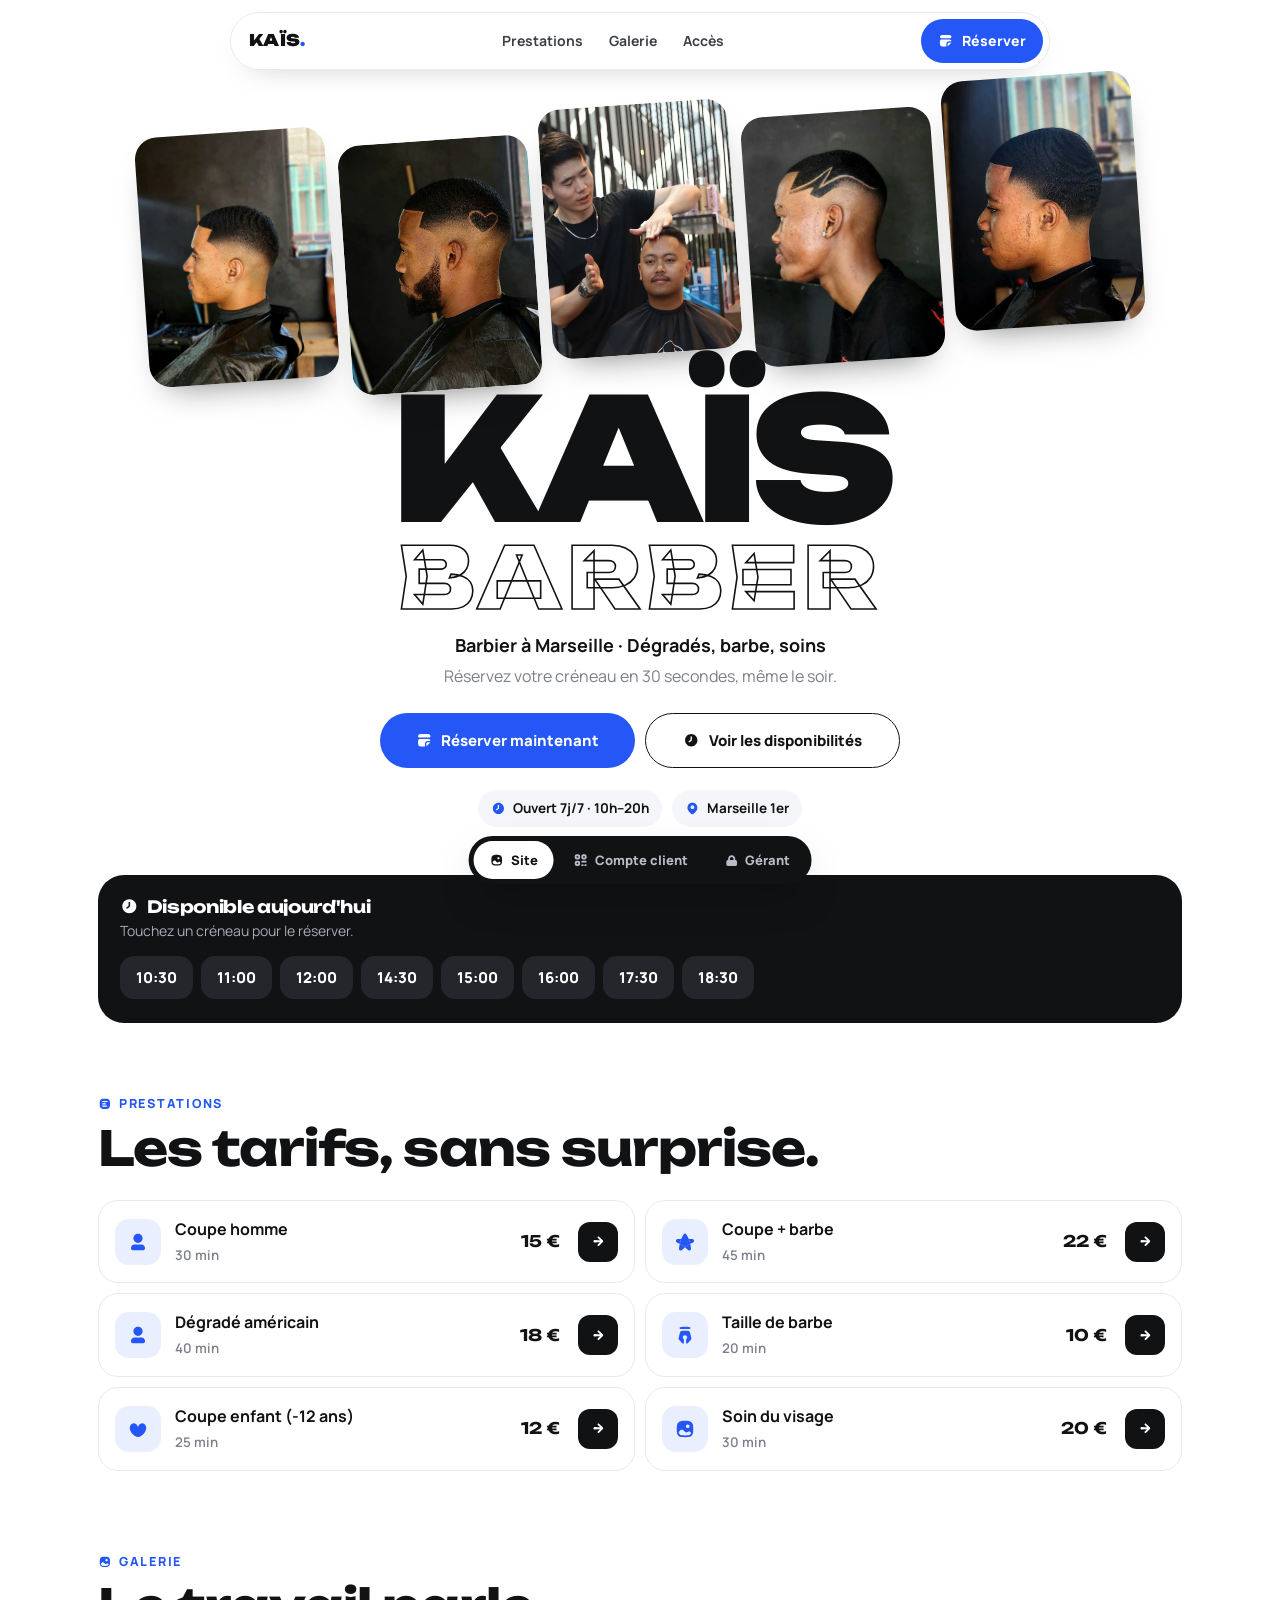
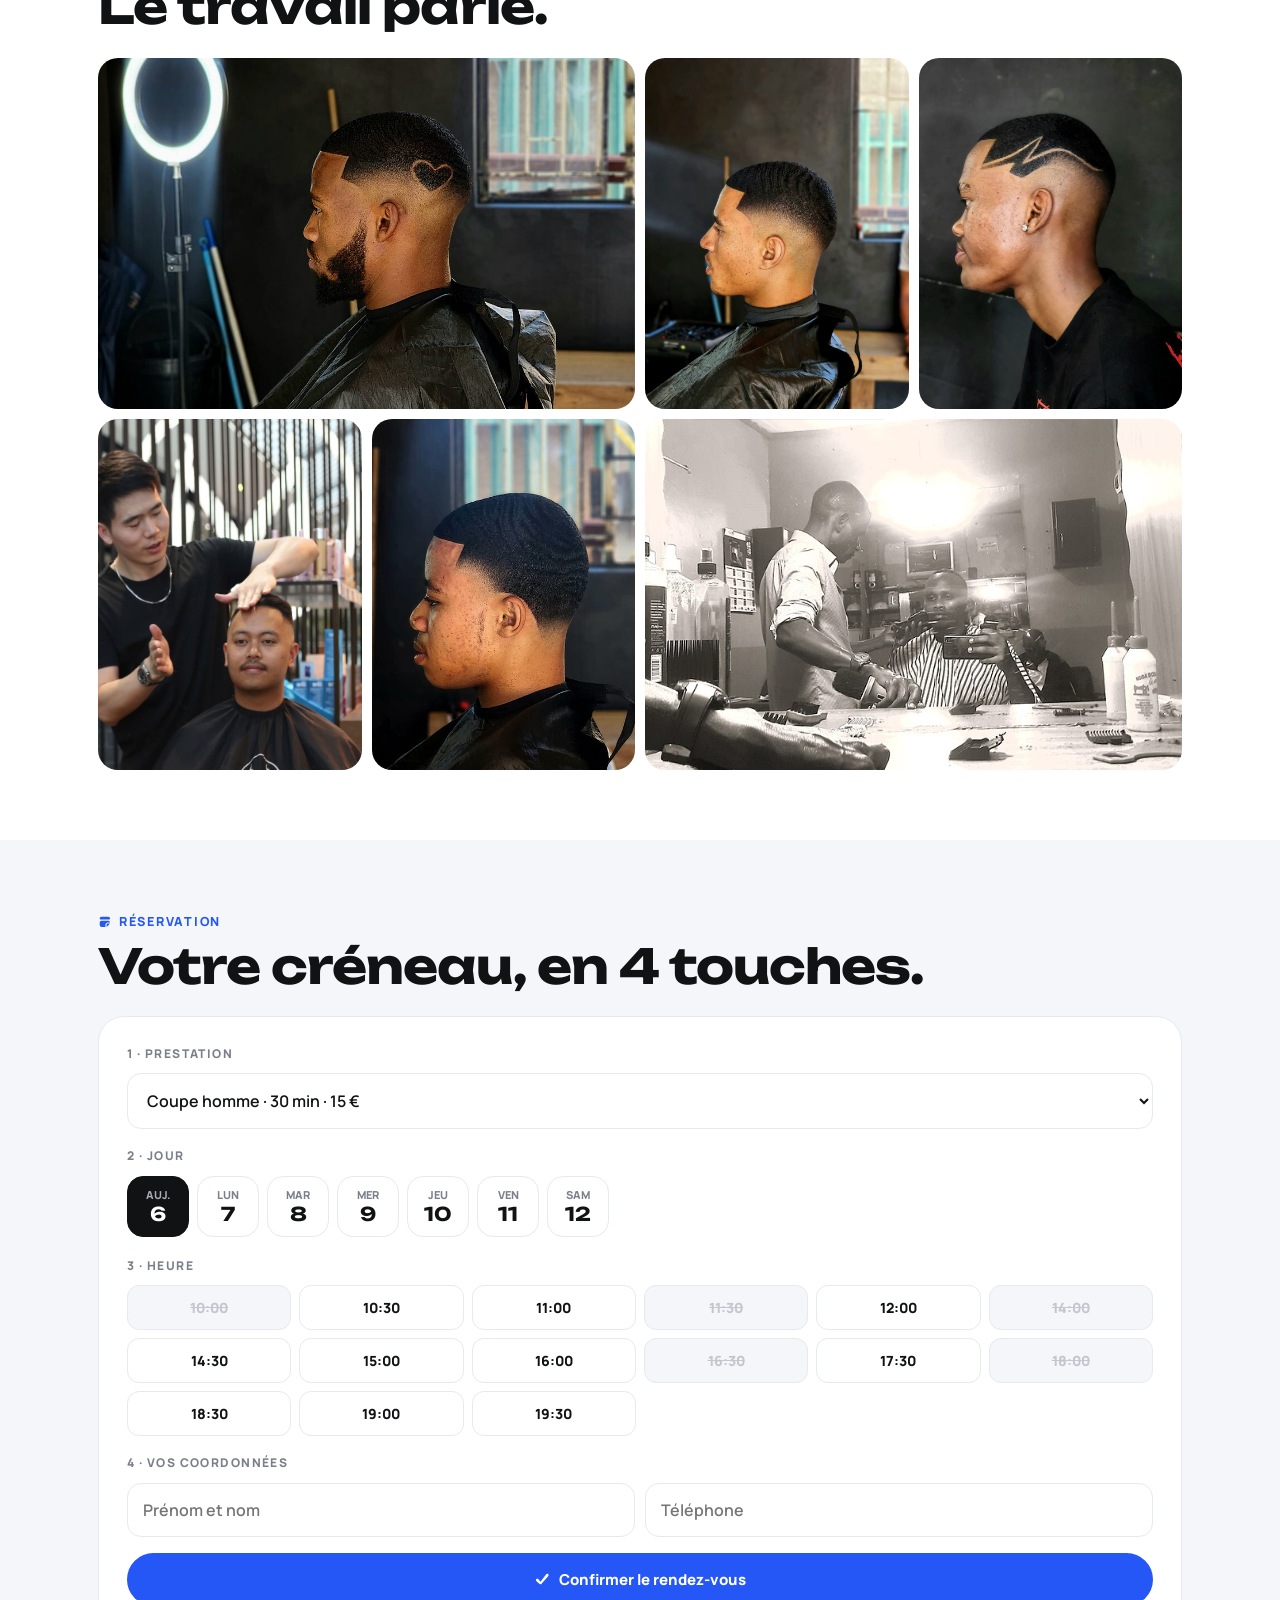
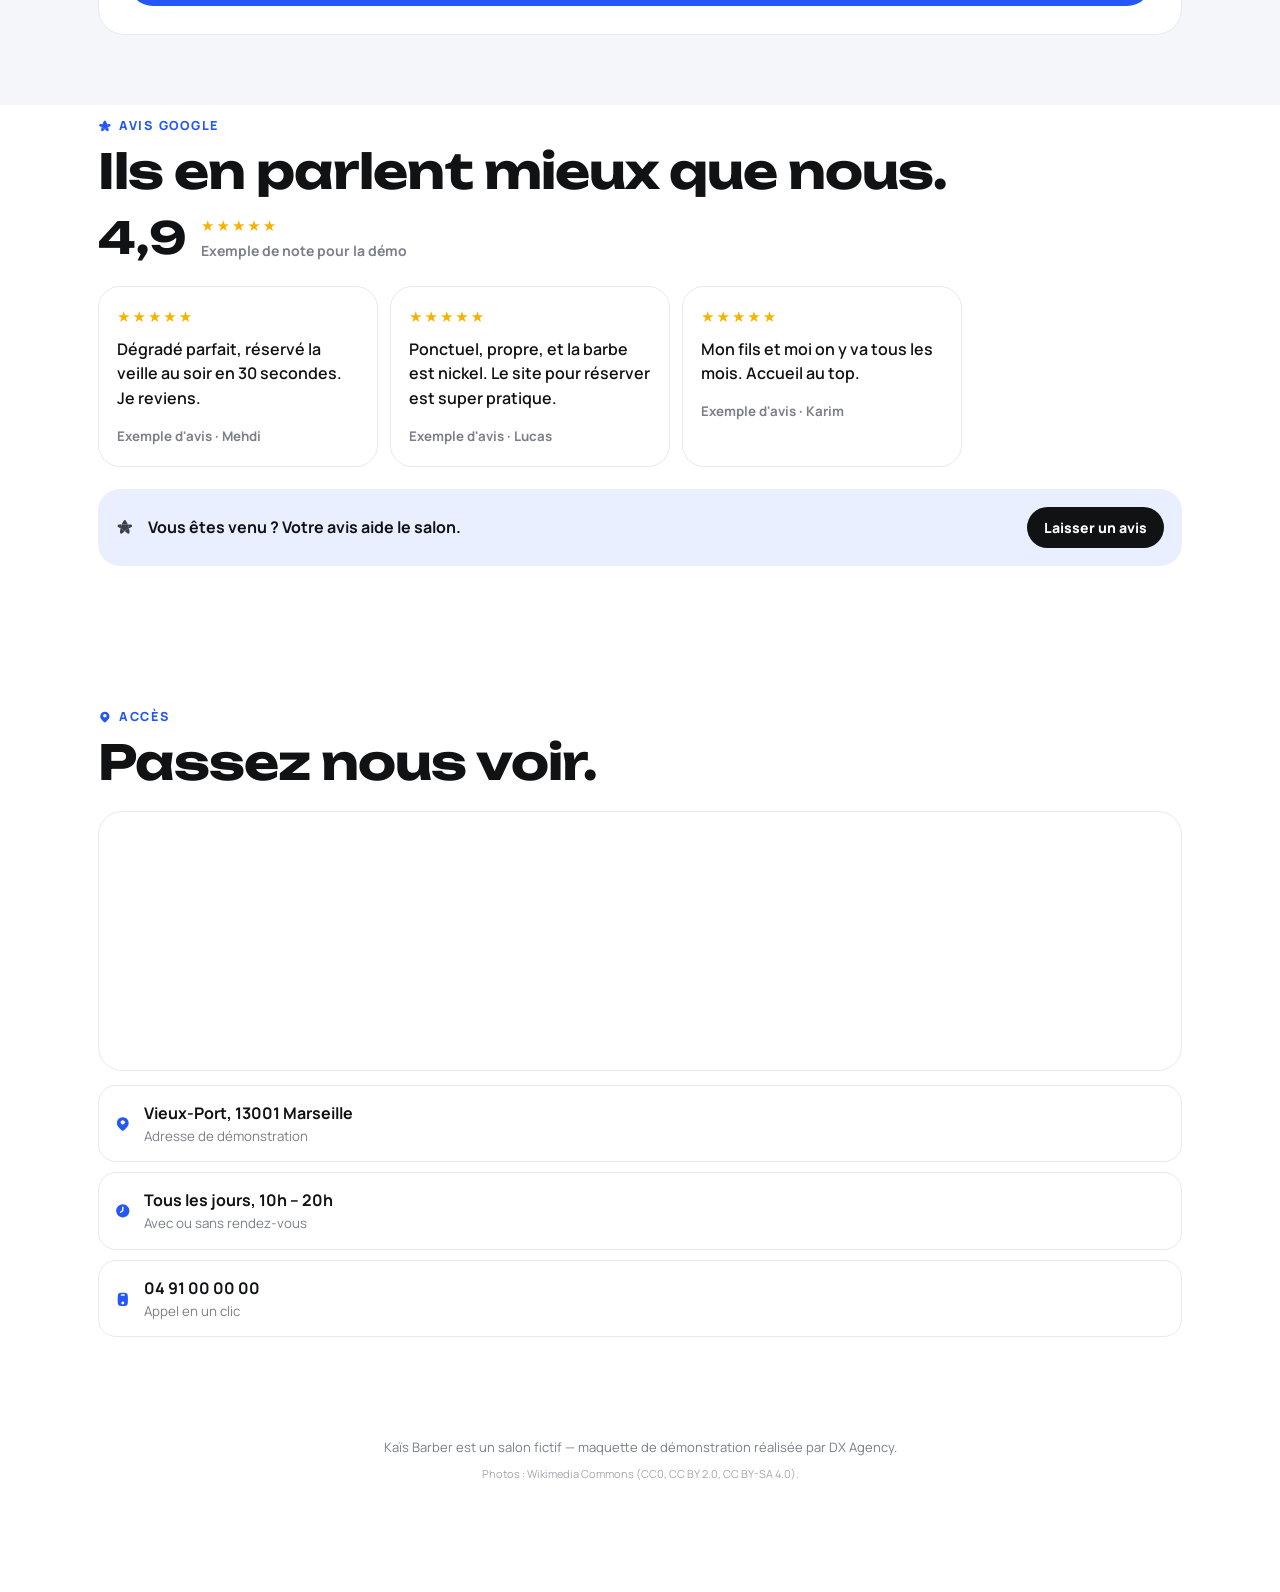
==== demo/barbier/index.html @ ba05af33 "Ajoute les démos barbier et restaurant (non référencées) Co-Authored-By: Claude Opus 5.5 <noreply@an" ====
<!doctype html>
<html lang="fr">
<head>
<meta charset="utf-8">
<meta name="robots" content="noindex, nofollow">
<meta name="viewport" content="width=device-width, initial-scale=1, viewport-fit=cover">
<title>Kaïs Barber — Marseille</title>
<link rel="preconnect" href="https://fonts.googleapis.com">
<link rel="preconnect" href="https://fonts.gstatic.com" crossorigin>
<link href="https://fonts.googleapis.com/css2?family=Unbounded:wght@500;700;900&family=Manrope:wght@400;500;600;700;800&display=swap" rel="stylesheet">
<style>
:root{--ink:#111214;--text:#3D4048;--muted:#7A7F8A;--line:#E8E9EE;--soft:#F5F6F9;--blue:#2457F5;--blue2:#1A43C8;--bluesoft:#E9EFFF;--green:#16A36A}
*{box-sizing:border-box}
html{scroll-behavior:smooth}
body{margin:0;background:#fff;color:var(--text);font:400 16px/1.55 'Manrope',system-ui,sans-serif;overflow-x:hidden;-webkit-tap-highlight-color:transparent}
img{display:block;max-width:100%}
a{color:inherit;text-decoration:none}
h1,h2,h3{font-family:'Unbounded',sans-serif;color:var(--ink);margin:0;letter-spacing:-.02em;line-height:1.05}
.wrap{max-width:1120px;margin:0 auto;padding:0 18px}
.i{width:1.1em;height:1.1em;fill:currentColor;flex:none}
button{font-family:inherit}

/* bascule démo client / gérant */
.demo{position:fixed;left:50%;bottom:16px;transform:translateX(-50%);z-index:60;display:flex;gap:4px;padding:5px;border-radius:999px;background:var(--ink);box-shadow:0 18px 40px -16px rgba(0,0,0,.5)}
.demo button{border:0;background:transparent;color:#B9BCC6;padding:10px 16px;border-radius:999px;font-weight:800;font-size:13px;display:inline-flex;gap:7px;align-items:center;cursor:pointer;white-space:nowrap}
.demo button.on{background:#fff;color:var(--ink)}

/* nav */
.nav{position:fixed;top:12px;left:50%;transform:translateX(-50%);z-index:40;width:calc(100% - 24px);max-width:820px;display:flex;align-items:center;justify-content:space-between;gap:8px;padding:6px 6px 6px 18px;border-radius:999px;background:rgba(255,255,255,.9);backdrop-filter:blur(14px);border:1px solid var(--line);box-shadow:0 12px 30px -20px rgba(17,18,20,.35)}
.brand{font-family:'Unbounded';font-weight:900;font-size:16px;color:var(--ink);letter-spacing:.02em}
.brand span{color:var(--blue)}
.nav .links{display:flex;gap:2px}
.nav .links a{padding:8px 12px;border-radius:999px;font-weight:700;font-size:14px;color:var(--text)}
.nav .links a:hover{background:var(--soft)}
.btn{display:inline-flex;align-items:center;justify-content:center;gap:9px;padding:15px 22px;border-radius:999px;font-weight:800;font-size:15px;border:1.5px solid transparent;cursor:pointer;transition:transform .15s,background .2s}
.btn:active{transform:scale(.97)}
.btn-b{background:var(--blue);color:#fff}.btn-b:hover{background:var(--blue2)}
.btn-k{background:var(--ink);color:#fff}
.btn-o{background:#fff;border-color:var(--ink);color:var(--ink)}
.btn-sm{padding:10px 16px;font-size:14px}

/* hero */
.hero{position:relative;overflow:hidden;padding:104px 0 40px;text-align:center}
.strip{display:flex;gap:12px;justify-content:center;margin:0 -40px 30px;transform:rotate(-4deg)}
.strip div{flex:none;width:150px;height:200px;border-radius:22px;background-size:cover;background-position:center;box-shadow:0 18px 34px -20px rgba(17,18,20,.6)}
.strip div:nth-child(even){transform:translateY(22px)}
.big{font-size:clamp(68px,19vw,170px);font-weight:900;letter-spacing:-.05em;line-height:.88}
.big em{display:block;font-style:normal;font-size:.5em;letter-spacing:.06em;color:transparent;-webkit-text-stroke:1.6px var(--ink);margin-top:6px}
.hero .sub{font-weight:700;color:var(--ink);font-size:18px;margin:18px 0 4px}
.hero .sub2{color:var(--muted);margin:0 0 24px}
.ctas{display:grid;gap:10px;max-width:420px;margin:0 auto}
.facts{display:flex;justify-content:center;gap:10px;flex-wrap:wrap;margin-top:22px}
.fact{display:inline-flex;align-items:center;gap:7px;padding:8px 13px;border-radius:999px;background:var(--soft);font-size:13.5px;font-weight:700;color:var(--ink)}
.fact .i{color:var(--blue)}

/* dispo rapide */
.quick{background:var(--ink);color:#fff;border-radius:26px;padding:22px;margin-top:8px}
.quick h3{color:#fff;font-size:17px;display:flex;align-items:center;gap:8px}
.quick p{color:#A7ABB6;margin:4px 0 14px;font-size:14px}
.chips{display:flex;gap:8px;overflow-x:auto;scrollbar-width:none;padding-bottom:2px}
.chips::-webkit-scrollbar{display:none}
.qs{flex:none;padding:11px 16px;border-radius:14px;background:#24262B;color:#fff;font-weight:800;font-size:15px;border:0;cursor:pointer}
.qs:hover{background:var(--blue)}

section{padding:70px 0}
.kick{display:inline-flex;align-items:center;gap:7px;color:var(--blue);font-weight:800;font-size:12.5px;letter-spacing:.14em;text-transform:uppercase;margin-bottom:10px}
.h2{font-size:clamp(28px,6vw,48px);font-weight:700}

/* prestations */
.services{display:grid;gap:10px;margin-top:26px}
.svc{display:flex;align-items:center;gap:14px;padding:16px;border:1px solid var(--line);border-radius:20px;background:#fff}
.svc .ic{width:46px;height:46px;border-radius:14px;background:var(--bluesoft);color:var(--blue);display:grid;place-items:center;flex:none}
.svc .ic .i{width:22px;height:22px}
.svc .t{flex:1;min-width:0}
.svc b{display:block;color:var(--ink);font-size:16px}
.svc small{color:var(--muted);font-weight:600}
.svc .p{font-family:'Unbounded';font-weight:700;color:var(--ink);font-size:16px;margin-right:4px}
.svc button{border:0;background:var(--ink);color:#fff;width:40px;height:40px;border-radius:12px;display:grid;place-items:center;cursor:pointer;flex:none}

/* galerie */
.gal{display:grid;grid-template-columns:1fr 1fr;gap:10px;margin-top:26px}
.gal div{border-radius:20px;background-size:cover;background-position:center;aspect-ratio:3/4}
.gal div.w{grid-column:1/-1;aspect-ratio:16/8}

/* réservation */
.book{background:var(--soft)}
.card{background:#fff;border:1px solid var(--line);border-radius:26px;padding:20px;margin-top:24px}
.step{font-size:12px;font-weight:800;letter-spacing:.12em;text-transform:uppercase;color:var(--muted);margin:18px 0 10px}
.step:first-child{margin-top:0}
select,input{width:100%;padding:15px;border-radius:14px;border:1px solid var(--line);background:#fff;font:600 16px 'Manrope';color:var(--ink)}
select:focus,input:focus{outline:2px solid var(--blue);border-color:transparent}
.days .d{flex:none;width:62px;padding:10px 0;border-radius:16px;border:1px solid var(--line);background:#fff;text-align:center;cursor:pointer;color:var(--ink)}
.days .d small{display:block;font-size:11px;font-weight:800;color:var(--muted);text-transform:uppercase}
.days .d b{font-size:19px;font-family:'Unbounded'}
.days .d.on{background:var(--ink);border-color:var(--ink);color:#fff}.days .d.on small{color:#A7ABB6}
.slots{display:grid;grid-template-columns:repeat(4,1fr);gap:8px}
.sl{padding:12px 0;border-radius:12px;border:1px solid var(--line);background:#fff;font-weight:800;font-size:14px;color:var(--ink);cursor:pointer}
.sl.on{background:var(--blue);border-color:var(--blue);color:#fff}
.sl:disabled{color:#C3C6CE;text-decoration:line-through;cursor:not-allowed;background:var(--soft)}
.two{display:grid;gap:10px}
.done{display:none;text-align:center;padding:10px 4px}
.done .ok{width:64px;height:64px;border-radius:50%;background:#E5F7EE;color:var(--green);display:grid;place-items:center;margin:4px auto 14px}
.done .ok .i{width:30px;height:30px}
.done h3{font-size:22px}
.done p{margin:8px 0 18px}
.done .two{max-width:380px;margin:0 auto}

/* accès */
.map{border-radius:24px;overflow:hidden;border:1px solid var(--line);margin-top:24px;height:260px}
.map iframe{width:100%;height:100%;border:0;display:block}
.infos{display:grid;gap:10px;margin-top:14px}
.info{display:flex;gap:12px;align-items:center;padding:15px;border:1px solid var(--line);border-radius:18px}
.info .i{color:var(--blue)}
.info b{color:var(--ink)}
.info small{display:block;color:var(--muted)}
footer{padding:30px 0 110px;color:var(--muted);font-size:13px;text-align:center}
.credits{font-size:11px;color:#A3A7B0;margin-top:8px}

/* ---------- vue gérant ---------- */
#admin{display:none;background:var(--soft);min-height:100vh;padding:20px 0 120px}
body.adm #client,body.adm .nav{display:none}
body.adm #admin{display:block}
.ah{display:flex;align-items:center;justify-content:space-between;gap:10px;margin-bottom:16px}
.ah h2{font-size:20px}
.ah small{display:block;color:var(--muted);font-weight:700;font-size:13px;font-family:'Manrope'}
.tagdemo{font-size:11.5px;font-weight:800;color:#8A5A00;background:#FFF4D6;border:1px solid #F5DFA3;border-radius:999px;padding:5px 10px;white-space:nowrap}
.stats{display:grid;grid-template-columns:1fr 1fr;gap:10px}
.stat{background:#fff;border:1px solid var(--line);border-radius:22px;padding:16px}
.stat .lab{display:flex;align-items:center;gap:7px;font-size:12.5px;font-weight:800;color:var(--muted)}
.stat .lab .i{color:var(--blue)}
.stat .num{font-family:'Unbounded';font-weight:900;font-size:38px;color:var(--ink);line-height:1.1;margin-top:8px}
.stat .delta{font-size:12px;font-weight:800;color:var(--green)}
.stat.dark{background:var(--ink);border-color:var(--ink)}
.stat.dark .num{color:#fff}.stat.dark .lab{color:#A7ABB6}.stat.dark .lab .i{color:#7EA0FF}
.stat.wide{grid-column:1/-1}
.bar{height:10px;border-radius:999px;background:#EEF0F4;overflow:hidden;margin-top:10px}
.bar i{display:block;height:100%;background:var(--blue);border-radius:999px}
.panel{background:#fff;border:1px solid var(--line);border-radius:24px;padding:16px;margin-top:12px}
.panel h3{font-size:16px;display:flex;align-items:center;justify-content:space-between;gap:8px;margin-bottom:8px}
.panel h3 span{font-family:'Manrope';font-size:13px;color:var(--muted);font-weight:700}
.rdv{display:flex;align-items:center;gap:12px;padding:12px 4px;border-top:1px solid var(--line)}
.rdv:first-of-type{border-top:0}
.rdv .h{font-family:'Unbounded';font-weight:700;color:var(--ink);width:54px;flex:none}
.rdv .who{flex:1;min-width:0}
.rdv .who b{display:block;color:var(--ink);white-space:nowrap;overflow:hidden;text-overflow:ellipsis}
.rdv .who small{color:var(--muted);font-weight:600}
.rdv .st{font-size:11.5px;font-weight:800;padding:4px 9px;border-radius:999px;background:var(--soft);color:var(--muted);white-space:nowrap}
.rdv.new{background:var(--bluesoft);border-radius:14px;padding:12px 10px;border-top-color:transparent;animation:pop .6s}
.rdv.new .st{background:var(--blue);color:#fff}
@keyframes pop{from{transform:scale(.96);opacity:0}to{transform:none;opacity:1}}
.prow{display:flex;align-items:center;gap:10px;padding:10px 2px;border-top:1px solid var(--line)}
.prow:first-of-type{border-top:0}
.prow b{flex:1;color:var(--ink);font-size:14.5px}
.prow input{width:84px;text-align:right;padding:10px;font-weight:800}
.prow em{font-style:normal;font-weight:800;color:var(--muted)}
.empty{color:var(--muted);font-size:14px;padding:6px 2px}
.toast{position:fixed;left:50%;top:16px;transform:translate(-50%,-140%);z-index:70;background:var(--ink);color:#fff;padding:12px 18px;border-radius:999px;font-weight:800;font-size:14px;display:flex;gap:8px;align-items:center;transition:transform .35s;max-width:calc(100% - 32px)}
.toast.show{transform:translate(-50%,0)}


/* avis */
.reviews{display:flex;gap:12px;overflow-x:auto;scrollbar-width:none;margin:24px -18px 0;padding:0 18px 4px}
.reviews::-webkit-scrollbar{display:none}
.rev{flex:none;width:280px;background:#fff;border:1px solid var(--line);border-radius:22px;padding:18px}
.stars{color:#F5B301;letter-spacing:2px;font-size:15px}
.rev p{margin:8px 0 12px;color:var(--ink);font-weight:600}
.rev small{color:var(--muted);font-weight:700}
.rate{display:flex;align-items:center;gap:14px;margin-top:18px}
.rate b{font-family:'Unbounded';font-size:44px;color:var(--ink);line-height:1}
.rate span{color:var(--muted);font-weight:700;font-size:14px}
.leave{margin-top:18px;background:var(--bluesoft);border-radius:22px;padding:18px;display:flex;gap:14px;align-items:center}
.leave p{margin:0;flex:1;color:var(--ink);font-weight:700}
/* compte client */
#compte{display:none;background:var(--soft);min-height:100vh;padding:20px 0 120px}
body.cpt #client,body.cpt .nav,body.cpt #admin{display:none}
body.cpt #compte{display:block}
.qrcard{background:var(--ink);color:#fff;border-radius:26px;padding:22px;text-align:center}
.qrcard h3{color:#fff;font-size:18px}
.qrcard p{color:#A7ABB6;margin:4px 0 16px;font-size:14px}
.qrimg{display:inline-block;padding:12px;background:#fff;border-radius:18px}.qrimg img{display:block;width:190px;height:190px}
.qrimg i{width:13px;height:13px;border-radius:2px;background:var(--ink)}
.qrimg i.w{background:transparent}
.lvl{display:flex;gap:6px;margin:12px 0 6px}
.lvl i{flex:1;height:12px;border-radius:999px;background:#E3E6EE}
.lvl i.f{background:var(--blue)}
.badge{display:inline-flex;align-items:center;gap:6px;font-size:12px;font-weight:800;padding:5px 10px;border-radius:999px;background:#FFF4D6;color:#8A5A00}
.scan{width:100%;margin-top:12px}

@media (min-width:760px){
  .ctas{grid-template-columns:1fr 1fr;max-width:520px}
  .strip div{width:190px;height:250px}
  .services{grid-template-columns:1fr 1fr}
  .gal{grid-template-columns:repeat(4,1fr)}.gal div.w{grid-column:span 2;aspect-ratio:auto}
  .two{grid-template-columns:1fr 1fr}
  .stats{grid-template-columns:repeat(4,1fr)}.stat.wide{grid-column:span 2}
  .apanels{display:grid;grid-template-columns:1.2fr 1fr;gap:12px}
  .card{padding:28px}
  .slots{grid-template-columns:repeat(6,1fr)}
}
@media (max-width:759px){.nav .links{display:none}}
</style>
</head>
<body>
<!-- Icônes Papicons (MIT) -->
<svg width="0" height="0" style="position:absolute" aria-hidden="true"><symbol id="i-arrow-right" viewBox="0 0 24 24"><path d="M13.1963 4.43934C12.6105 3.85356 11.661 3.85355 11.0752 4.43934C10.4895 5.02513 10.4894 5.97468 11.0752 6.56043L14.9541 10.4384C12.1391 10.3004 9.32373 10.1634 6.50878 10.0253C6.33925 10.017 6.16952 10.0082 5.99999 9.99988C5.46956 9.9735 4.96003 10.1615 4.58495 10.537C4.21012 10.9116 4 11.4433 3.99999 11.9999C4.00004 12.5564 4.21016 13.0882 4.58495 13.4628C4.96 13.8382 5.46965 14.0263 5.99999 13.9999C6.16953 13.9916 6.33924 13.9828 6.50878 13.9745C9.22839 13.8411 11.9483 13.7074 14.668 13.5741L11.0752 17.1669C10.4895 17.7526 10.4896 18.7022 11.0752 19.288C11.661 19.8738 12.6105 19.8738 13.1963 19.288L19.5605 12.9247C20.1463 12.3389 20.1463 11.3884 19.5605 10.8026L13.1963 4.43934Z" fill="currentColor"/></symbol><symbol id="i-calendar" viewBox="0 0 24 24"><path d="M3 6.125C3 4.39911 4.39911 3 6.125 3H17.875C19.6009 3 21 4.39911 21 6.125C21 7.16053 20.1605 8 19.125 8H4.875C3.83947 8 3 7.16053 3 6.125Z" fill="currentColor"/>
<path d="M18.1738 10.0049C19.6939 10.0931 20.9069 11.3061 20.9951 12.8262C20.9979 12.8742 20.9965 12.9274 20.9971 13H17C14.7909 13 13 14.7909 13 17V20.9893C12.6268 20.9985 12.1964 21 11.6865 21H9.28613C7.15368 21 6.08721 20.9996 5.26465 20.6035C4.44822 20.2103 3.78966 19.5518 3.39648 18.7354C3.00036 17.9128 3 16.8463 3 14.7139C3 13.1148 2.99981 12.3151 3.29688 11.6982C3.59175 11.0859 4.08592 10.5918 4.69824 10.2969C5.31511 9.99981 6.1148 10 7.71387 10H17.7793C17.9843 10 18.0872 9.99986 18.1738 10.0049Z" fill="currentColor"/>
<path d="M17 15H20.6396C20.4588 15.3973 20.2137 15.7662 19.9092 16.0889C19.8695 16.1309 19.8269 16.1731 19.7422 16.2578L17.3428 18.6572C16.2546 19.7454 15.677 20.318 15 20.6357V17C15 15.9643 15.7872 15.113 16.7959 15.0107L17 15Z" fill="currentColor"/></symbol><symbol id="i-check" viewBox="0 0 24 24"><path d="M18.9531 3.99225C19.48 3.9335 20.0214 4.09638 20.4492 4.43854C20.8769 4.78081 21.1545 5.27298 21.2129 5.79987C21.2716 6.32695 21.1064 6.84596 20.7617 7.24908C20.5953 7.44382 20.4282 7.63931 20.2617 7.83405C17.2647 11.3402 14.2675 14.8465 11.2705 18.3526C11.1041 18.5473 10.937 18.7428 10.7705 18.9376C10.52 19.23 10.1569 19.4123 9.76758 19.4493C9.50945 19.4735 9.25416 19.4313 9.02344 19.3311C8.84537 19.272 8.67957 19.1816 8.53906 19.0606C8.45329 18.9866 8.36702 18.9129 8.28125 18.8389C6.73535 17.5051 5.18946 16.1708 3.64356 14.837C3.55775 14.7629 3.47155 14.6884 3.38574 14.6143C2.98278 14.2673 2.74666 13.7828 2.74707 13.252C2.7467 12.7223 2.98292 12.1892 3.38574 11.7862C3.78869 11.3833 4.32181 11.1482 4.85156 11.1485C5.38243 11.148 5.86681 11.3832 6.21387 11.7862C6.28792 11.872 6.36247 11.9582 6.43652 12.044C7.4622 13.2328 8.48806 14.4216 9.51367 15.6104C12.0681 12.1955 14.6234 8.78117 17.1777 5.36627C17.3311 5.16129 17.4844 4.95602 17.6377 4.75104C17.9553 4.32607 18.426 4.05079 18.9531 3.99225Z" fill="currentColor"/></symbol><symbol id="i-clock" viewBox="0 0 24 24"><path fill-rule="evenodd" clip-rule="evenodd" d="M12 3.00046C16.9706 3.00046 21 7.02989 21 12.0005C20.9998 16.9708 16.9704 21.0005 12 21.0005C7.02959 21.0005 3.00024 16.9708 3 12.0005C3 7.02989 7.02944 3.00046 12 3.00046ZM12 6.00046C11.4477 6.00046 11 6.44817 11 7.00046V10.9301C10.9998 11.2643 10.8327 11.5768 10.5547 11.7622L8.44531 13.1684C7.98595 13.4748 7.86166 14.0957 8.16797 14.5551C8.47435 15.0143 9.09528 15.1386 9.55469 14.8325L11.6641 13.4262C12.4985 12.8699 12.9998 11.933 13 10.9301V7.00046C13 6.44817 12.5523 6.00046 12 6.00046Z" fill="currentColor"/></symbol><symbol id="i-gallery" viewBox="0 0 24 24"><path d="M12 3C13.4831 3 14.7481 3.0725 15.8047 3.17871C18.5277 3.45247 20.5475 5.47227 20.8213 8.19531C20.9275 9.25193 21 10.5169 21 12C21 13.4831 20.9275 14.7481 20.8213 15.8047C20.5475 18.5277 18.5277 20.5475 15.8047 20.8213C14.7481 20.9275 13.4831 21 12 21C10.5169 21 9.25193 20.9275 8.19531 20.8213C5.47227 20.5475 3.45247 18.5277 3.17871 15.8047C3.0725 14.7481 3 13.4831 3 12C3 10.5169 3.0725 9.25193 3.17871 8.19531C3.45247 5.47227 5.47227 3.45247 8.19531 3.17871C9.25193 3.0725 10.5169 3 12 3ZM9.8418 13.2119C9.08036 12.5238 7.92071 12.524 7.15918 13.2119L5.53125 14.6826C5.27221 14.9166 5.13402 15.2581 5.16895 15.6055C5.34769 17.3819 6.61813 18.6523 8.39453 18.8311C9.38346 18.9305 10.5822 19 12 19C13.4178 19 14.6165 18.9305 15.6055 18.8311C16.8224 18.7086 17.7998 18.0733 18.3525 17.1143C18.7085 16.4966 18.434 15.7477 17.9053 15.2695L17.8418 15.2119C17.0804 14.5238 15.9207 14.524 15.1592 15.2119L14.9473 15.4033C14.1857 16.091 13.0269 16.0904 12.2656 15.4023L9.8418 13.2119ZM15 7C13.8956 7.00022 13 7.89557 13 9C13 10.1044 13.8956 10.9998 15 11C16.1044 10.9998 17 10.1044 17 9C17 7.89558 16.1044 7.00024 15 7Z" fill="currentColor"/></symbol><symbol id="i-heart" viewBox="0 0 24 24"><path d="M4.68373 15.8572C2.40265 12.2774 2.76209 10.005 3.8686 7.96229C5.35549 5.21814 9.8925 4.64373 11.7907 9.38167C11.8626 9.56122 12.1373 9.56122 12.2093 9.38167C14.1075 4.64373 18.6445 5.21814 20.1314 7.96229C21.2379 10.005 21.5973 12.2774 19.3163 15.8572C18.4463 17.2225 16.8057 18.6142 15.2982 19.713C13.3231 21.1527 10.6769 21.1527 8.70175 19.713C7.1943 18.6142 5.55374 17.2225 4.68373 15.8572Z" fill="currentColor"/></symbol><symbol id="i-list" viewBox="0 0 24 24"><path d="M12 3C13.483 3.00001 14.7481 3.07251 15.8047 3.17871C18.5276 3.45246 20.5473 5.47153 20.8213 8.19434C20.9275 9.25103 21 10.5167 21 12C21 13.483 20.9275 14.7481 20.8213 15.8047C20.5475 18.5277 18.5277 20.5475 15.8047 20.8213C14.7481 20.9275 13.483 21 12 21C10.5168 21 9.251 20.9275 8.19434 20.8213C5.47156 20.5473 3.45246 18.5276 3.17871 15.8047C3.0725 14.7481 3 13.483 3 12C3 10.5167 3.07248 9.25103 3.17871 8.19434C3.45264 5.4717 5.47172 3.45267 8.19434 3.17871C9.251 3.07248 10.5168 3.00001 12 3ZM11.5 15C10.1892 15 9.21877 15.0253 8.5625 15.0518C7.86067 15.0801 7 15.2977 7 16C7 16.7023 7.86067 16.9199 8.5625 16.9482C9.21877 16.9747 10.1892 17 11.5 17C12.8108 17 13.7812 16.9747 14.4375 16.9482C15.1393 16.9199 16 16.7023 16 16C16 15.2977 15.1393 15.0801 14.4375 15.0518C13.7812 15.0253 12.8108 15 11.5 15ZM10.5 11C9.59007 11 8.89128 11.0199 8.38867 11.043C7.73172 11.0732 7 11.3424 7 12C7 12.6576 7.73172 12.9268 8.38867 12.957C8.89128 12.9801 9.59007 13 10.5 13C11.4099 13 12.1087 12.9801 12.6113 12.957C13.2683 12.9268 14 12.6576 14 12C14 11.3424 13.2683 11.0732 12.6113 11.043C12.1087 11.0199 11.4099 11 10.5 11ZM12 7C10.4872 7 9.38276 7.02718 8.65332 7.05469C7.92733 7.08208 7 7.27351 7 8C7 8.72649 7.92733 8.91792 8.65332 8.94531C9.38276 8.97282 10.4872 9 12 9C13.5128 9 14.6172 8.97282 15.3467 8.94531C16.0727 8.91792 17 8.72649 17 8C17 7.27351 16.0727 7.08208 15.3467 7.05469C14.6172 7.02718 13.5128 7 12 7Z" fill="currentColor"/></symbol><symbol id="i-lock" viewBox="0 0 24 24"><path fill-rule="evenodd" clip-rule="evenodd" d="M12.3242 3.86597C15.6401 4.03712 17.8282 6.8295 17.96 10.2146C17.9802 10.7348 17.9905 11.2945 17.9951 11.8943C18.6507 11.9382 19.1124 12.0357 19.5 12.2595C19.9559 12.5228 20.3344 12.9013 20.5977 13.3572C20.9996 14.0533 21 14.9879 21 16.8572C21 18.7264 20.9996 19.661 20.5977 20.3572C20.3344 20.8131 19.9559 21.1916 19.5 21.4548C18.8038 21.8568 17.8692 21.8572 16 21.8572H8C6.13077 21.8572 5.19615 21.8568 4.5 21.4548C4.04408 21.1916 3.66561 20.8131 3.40234 20.3572C3.00042 19.661 3 18.7264 3 16.8572C3 14.9879 3.00042 14.0533 3.40234 13.3572C3.66561 12.9013 4.04408 12.5228 4.5 12.2595C4.88741 12.0358 5.34881 11.9383 6.00391 11.8943C6.00568 11.6703 6.00663 11.4519 6.01074 11.239L6.04004 10.2146C6.17609 6.72035 8.5031 3.85718 12 3.85718L12.3242 3.86597ZM12 6.85718C10.5026 6.85718 9.12777 8.02866 9.03809 10.3308C9.01972 10.8024 9.00974 11.311 9.00488 11.8572H14.9951C14.9903 11.311 14.9803 10.8024 14.9619 10.3308C14.8722 8.02866 13.4974 6.85718 12 6.85718Z" fill="currentColor"/></symbol><symbol id="i-map-pin" viewBox="0 0 24 24"><path fill-rule="evenodd" clip-rule="evenodd" d="M12 3C16.4182 3 19.9999 5.99992 20 11.3887C20 15.5477 15.2346 19.6077 13.0596 21.2441C12.4257 21.7209 11.5743 21.7209 10.9404 21.2441C8.76543 19.6077 4 15.5477 4 11.3887C4.0001 5.99992 7.58178 3 12 3ZM12 7C10.3431 7 9 8.34315 9 10C9 11.6569 10.3431 13 12 13C13.6569 13 15 11.6569 15 10C15 8.34315 13.6569 7 12 7Z" fill="currentColor"/></symbol><symbol id="i-pen" viewBox="0 0 24 24"><path d="M12 5.42858C13.8278 5.42858 15.1586 5.45018 16.0338 5.47186C16.8865 5.49298 18 5.32502 18 4.47205C18 4.31594 17.9684 4.17836 17.919 4.05863C17.697 3.52049 17.045 3.36906 16.4669 3.30076C15.627 3.20154 14.1608 3.08075 12 3.08075C9.83921 3.08075 8.37298 3.20154 7.5331 3.30076C6.95497 3.36906 6.30302 3.52049 6.08097 4.05863C6.03157 4.17836 6 4.31594 6 4.47205C6 5.32502 7.11353 5.49298 7.96623 5.47186C8.84135 5.45018 10.1722 5.42858 12 5.42858Z" fill="currentColor"/>
<path d="M12 7.42857C14.5892 7.42857 15.8838 7.42873 16.4725 7.78436C16.665 7.90068 16.7339 7.9537 16.8948 8.10831C17.3868 8.58096 17.5762 9.53652 17.9554 11.1197L18.6656 14.0819C18.951 15.2733 19.0929 15.8691 18.9334 16.4337C18.7739 16.9984 18.3377 17.4429 17.4646 18.3308L15.5074 20.32C15.4644 20.3638 15.422 20.4069 15.3801 20.4495C14.5946 21.2479 14.2018 21.6472 13.7049 21.4437C13.2081 21.2403 13.2081 20.6551 13.2081 19.4848V16.5894C13.9293 16.1867 14.4161 15.4373 14.4161 14.5763C14.4161 13.2908 13.3343 12.2484 12 12.2484C10.6657 12.2484 9.58395 13.2907 9.58386 14.5763C9.58386 15.4374 10.0706 16.1867 10.7919 16.5894V19.4848C10.7919 20.6558 10.7919 21.2413 10.2951 21.4448C9.79824 21.6482 9.40528 21.2489 8.61938 20.4501C8.57727 20.4073 8.53462 20.364 8.49141 20.32L6.53537 18.3308C5.66229 17.4429 5.22612 16.9984 5.06657 16.4337C4.90709 15.8691 5.04901 15.2733 5.33438 14.0819L6.04459 11.1197C6.42377 9.53653 6.61322 8.58096 7.10519 8.10831C7.26608 7.95375 7.33502 7.90066 7.52754 7.78436C8.11627 7.42878 9.41092 7.42857 12 7.42857Z" fill="currentColor"/></symbol><symbol id="i-phone" viewBox="0 0 24 24"><path fill-rule="evenodd" clip-rule="evenodd" d="M12 3.85718C13.8198 3.85718 15.2175 4.03788 16.2227 4.24585C17.5361 4.51762 18.4372 5.58326 18.6279 6.91089C18.8166 8.2241 19 10.1871 19 12.8572C19 15.5272 18.8166 17.4903 18.6279 18.8035C18.4372 20.1311 17.5361 21.1967 16.2227 21.4685C15.2175 21.6765 13.8198 21.8572 12 21.8572C10.1802 21.8572 8.78255 21.6765 7.77734 21.4685C6.46392 21.1967 5.56278 20.1311 5.37207 18.8035C5.18344 17.4903 5 15.5272 5 12.8572C5 10.1871 5.18344 8.22409 5.37207 6.91089C5.56278 5.58326 6.46392 4.51762 7.77734 4.24585C8.78255 4.03788 10.1802 3.85718 12 3.85718ZM12 15.8572C10.8956 15.8574 10 16.7527 10 17.8572C10 18.9616 10.8956 19.857 12 19.8572C13.1044 19.8569 14 18.9616 14 17.8572C14 16.7528 13.1044 15.8574 12 15.8572ZM12 5.85718C11.2869 5.85718 10.725 5.87374 10.3047 5.89429C9.66842 5.92541 9 6.22015 9 6.85718C9 7.49421 9.66842 7.78895 10.3047 7.82007C10.725 7.84061 11.2869 7.85718 12 7.85718C12.7131 7.85718 13.275 7.84061 13.6953 7.82007C14.3316 7.78895 15 7.49421 15 6.85718C15 6.22015 14.3316 5.92541 13.6953 5.89429C13.275 5.87374 12.7131 5.85718 12 5.85718Z" fill="currentColor"/></symbol><symbol id="i-star" viewBox="0 0 24 24"><path d="M7.82032 8.83999L6.25654 14.0434L12 17.68L17.7435 14.0434L16.1797 8.83999H7.82032Z" fill="currentColor"/>
<path d="M12 17.68C14.7225 20.2309 16.0837 21.5063 17.0809 21.3186C17.4986 21.2399 17.8805 21.0302 18.171 20.7198C18.8643 19.979 18.5182 18.146 17.8259 14.48L17.7435 14.0434L12 17.68Z" fill="currentColor"/>
<path d="M16.1797 8.83999L17.7435 14.0434C20.0495 12.9774 21.2026 12.4444 21.5049 12.0426C22.2419 11.0633 21.9327 9.65753 20.8528 9.07784C20.4098 8.83999 19.1395 8.83999 16.599 8.83999H16.1797Z" fill="currentColor"/>
<path d="M7.82032 8.83999H16.1797L15.6162 7.64815C14.0498 4.33535 13.2667 2.67896 12 2.67896C10.7333 2.67896 9.95018 4.33535 8.38384 7.64815L7.82032 8.83999Z" fill="currentColor"/>
<path d="M6.1741 14.48C5.48181 18.146 5.13567 19.979 5.829 20.7198C6.11951 21.0302 6.50136 21.2399 6.91915 21.3186C7.91626 21.5063 9.27751 20.2309 12 17.68L6.25654 14.0434L6.1741 14.48Z" fill="currentColor"/>
<path d="M6.25654 14.0434L7.82032 8.83999H7.40101C4.86049 8.83999 3.59024 8.83999 3.14716 9.07784C2.0673 9.65753 1.7581 11.0633 2.49508 12.0426C2.79746 12.4444 3.95049 12.9774 6.25654 14.0434Z" fill="currentColor"/></symbol><symbol id="i-tasks" viewBox="0 0 24 24"><path fill-rule="evenodd" clip-rule="evenodd" d="M12.0002 3.00012C13.4833 3.00013 14.7483 3.07262 15.8049 3.17883C18.5278 3.45259 20.5476 5.47159 20.8215 8.19446C20.9277 9.25118 21.0002 10.5168 21.0002 12.0001C21.0002 13.4832 20.9277 14.7482 20.8215 15.8048C20.5477 18.5279 18.5279 20.5476 15.8049 20.8214C14.7483 20.9276 13.4833 21.0001 12.0002 21.0001C10.5169 21.0001 9.25124 20.9277 8.19452 20.8214C5.47162 20.5475 3.45265 18.5278 3.17889 15.8048C3.07268 14.7482 3.00019 13.4832 3.00018 12.0001C3.00018 10.5168 3.07266 9.25118 3.17889 8.19446C3.4528 5.47171 5.47175 3.4527 8.19452 3.17883C9.25124 3.07259 10.5169 3.00012 12.0002 3.00012ZM17.6291 7.22278C17.1997 6.87551 16.5702 6.94195 16.2228 7.37122L10.4504 14.507L8.23651 12.2931L8.16034 12.2247C7.76757 11.9044 7.18856 11.927 6.82245 12.2931C6.43195 12.6836 6.43193 13.3166 6.82245 13.7072L9.03632 15.921C9.87617 16.7608 11.2591 16.6882 12.006 15.7648L17.7775 8.62903C18.1248 8.19971 18.0583 7.57014 17.6291 7.22278Z" fill="currentColor"/></symbol><symbol id="i-user" viewBox="0 0 24 24"><path d="M17 8C17 10.7614 14.7614 13 12 13C9.23858 13 7 10.7614 7 8C7 5.23858 9.23858 3 12 3C14.7614 3 17 5.23858 17 8Z" fill="currentColor"/>
<path d="M4.34542 18.5821C4.39658 18.224 4.42215 18.0449 4.43934 17.9545C4.8491 15.7994 6.4989 14.5405 8.68577 14.7142C8.77748 14.7215 9.03624 14.7541 9.55376 14.8193C10.4048 14.9265 11.2587 15 12 15C12.7413 15 13.5952 14.9265 14.4462 14.8193C14.9638 14.7541 15.2225 14.7215 15.3142 14.7142C17.5011 14.5405 19.1509 15.7994 19.5607 17.9545C19.5778 18.0449 19.6034 18.224 19.6546 18.5821C19.6722 18.7056 19.681 18.7673 19.6857 18.8178C19.7892 19.9495 18.9302 20.9399 17.7953 20.9974C17.7447 21 17.6823 21 17.5575 21H6.4425C6.31772 21 6.25533 21 6.2047 20.9974C5.06979 20.9399 4.21082 19.9495 4.31433 18.8178C4.31895 18.7673 4.32777 18.7056 4.34542 18.5821Z" fill="currentColor"/></symbol><symbol id="i-qr-code" viewBox="0 0 24 24"><path fill-rule="evenodd" clip-rule="evenodd" d="M6.5 13C6.8773 13 7.22638 13.0091 7.54785 13.0254C9.46115 13.1221 10.8779 14.5389 10.9746 16.4521C10.9909 16.7736 11 17.1227 11 17.5C11 17.8773 10.9909 18.2264 10.9746 18.5479C10.8779 20.4611 9.46115 21.8779 7.54785 21.9746C7.22638 21.9909 6.8773 22 6.5 22C6.1227 22 5.77362 21.9909 5.45215 21.9746C3.53885 21.8779 2.12206 20.4612 2.02539 18.5479C2.00915 18.2264 2 17.8773 2 17.5C2 17.1227 2.00915 16.7736 2.02539 16.4521C2.12206 14.5388 3.53885 13.1221 5.45215 13.0254C5.77362 13.0091 6.1227 13 6.5 13ZM6.43652 16C5.61552 16.007 5.00702 16.6155 5 17.4365V17.5635C5.00702 18.3845 5.61552 18.993 6.43652 19H6.56348C7.38448 18.993 7.99298 18.3845 8 17.5635V17.4365C7.99298 16.6155 7.38448 16.007 6.56348 16H6.43652Z" fill="currentColor"/>
<path d="M15.4287 19.0068C16.2992 19.037 17 19.6289 17 20.5C17 21.3711 16.2992 21.963 15.4287 21.9932C15.2962 21.9977 15.1533 22 15 22C14.8467 22 14.7038 21.9977 14.5713 21.9932C13.7008 21.963 13 21.3711 13 20.5C13 19.6289 13.7008 19.037 14.5713 19.0068C14.7038 19.0023 14.8467 19 15 19C15.1533 19 15.2962 19.0023 15.4287 19.0068Z" fill="currentColor"/>
<path d="M20.4287 19.0068C21.2992 19.037 22 19.6289 22 20.5C22 21.3711 21.2992 21.963 20.4287 21.9932C20.2962 21.9977 20.1533 22 20 22C19.8467 22 19.7038 21.9977 19.5713 21.9932C18.7008 21.963 18 21.3711 18 20.5C18 19.6289 18.7008 19.037 19.5713 19.0068C19.7038 19.0023 19.8467 19 20 19C20.1533 19 20.2962 19.0023 20.4287 19.0068Z" fill="currentColor"/>
<path d="M17.5 13C18.5696 13 19.4125 13.0248 20.043 13.0557C20.9974 13.1023 22 13.5445 22 14.5C22 15.4555 20.9974 15.8977 20.043 15.9443C19.4125 15.9752 18.5696 16 17.5 16C16.4304 16 15.5875 15.9752 14.957 15.9443C14.0026 15.8977 13 15.4555 13 14.5C13 13.5445 14.0026 13.1023 14.957 13.0557C15.5875 13.0248 16.4304 13 17.5 13Z" fill="currentColor"/>
<path fill-rule="evenodd" clip-rule="evenodd" d="M6.5 2C6.8773 2 7.22638 2.00915 7.54785 2.02539C9.46115 2.12206 10.8779 3.53885 10.9746 5.45215C10.9909 5.77362 11 6.1227 11 6.5C11 6.8773 10.9909 7.22638 10.9746 7.54785C10.8779 9.46115 9.46115 10.8779 7.54785 10.9746C7.22638 10.9909 6.8773 11 6.5 11C6.1227 11 5.77362 10.9909 5.45215 10.9746C3.53885 10.8779 2.12206 9.46115 2.02539 7.54785C2.00915 7.22638 2 6.8773 2 6.5C2 6.1227 2.00915 5.77362 2.02539 5.45215C2.12206 3.53885 3.53885 2.12206 5.45215 2.02539C5.77362 2.00915 6.1227 2 6.5 2ZM6.43652 5C5.61552 5.00702 5.00702 5.61552 5 6.43652V6.56348C5.00702 7.38448 5.61552 7.99298 6.43652 8H6.56348C7.38448 7.99298 7.99298 7.38448 8 6.56348V6.43652C7.99298 5.61552 7.38448 5.00702 6.56348 5H6.43652Z" fill="currentColor"/>
<path fill-rule="evenodd" clip-rule="evenodd" d="M17.5 2C17.8773 2 18.2264 2.00915 18.5479 2.02539C20.4611 2.12206 21.8779 3.53885 21.9746 5.45215C21.9909 5.77362 22 6.1227 22 6.5C22 6.8773 21.9909 7.22638 21.9746 7.54785C21.8779 9.46115 20.4611 10.8779 18.5479 10.9746C18.2264 10.9909 17.8773 11 17.5 11C17.1227 11 16.7736 10.9909 16.4521 10.9746C14.5388 10.8779 13.1221 9.46115 13.0254 7.54785C13.0091 7.22638 13 6.8773 13 6.5C13 6.1227 13.0091 5.77362 13.0254 5.45215C13.1221 3.53885 14.5388 2.12206 16.4521 2.02539C16.7736 2.00915 17.1227 2 17.5 2ZM17.4365 5C16.6155 5.00702 16.007 5.61552 16 6.43652V6.56348C16.007 7.38448 16.6155 7.99298 17.4365 8H17.5635C18.3845 7.99298 18.993 7.38448 19 6.56348V6.43652C18.993 5.61552 18.3845 5.00702 17.5635 5H17.4365Z" fill="currentColor"/></symbol></svg>

<div class="demo" role="tablist" aria-label="Vue de démonstration">
  <button class="on" id="vClient"><svg class="i" aria-hidden="true"><use href="#i-gallery"/></svg>Site</button>
  <button id="vCompte"><svg class="i" aria-hidden="true"><use href="#i-qr-code"/></svg>Compte client</button>
  <button id="vAdmin"><svg class="i" aria-hidden="true"><use href="#i-lock"/></svg>Gérant</button>
</div>

<nav class="nav">
  <span class="brand">KAÏS<span>.</span></span>
  <div class="links"><a href="#prestations">Prestations</a><a href="#galerie">Galerie</a><a href="#acces">Accès</a></div>
  <a class="btn btn-b btn-sm" href="#reserver"><svg class="i" aria-hidden="true"><use href="#i-calendar"/></svg>Réserver</a>
</nav>

<main id="client">
  <header class="hero">
    <div class="strip">
      <div style="background-image:url(img/fade4.jpg)"></div>
      <div style="background-image:url(img/fade1.jpg)"></div>
      <div style="background-image:url(img/session.jpg)"></div>
      <div style="background-image:url(img/fade6.jpg)"></div>
      <div style="background-image:url(img/fade7.jpg)"></div>
    </div>
    <div class="wrap">
      <h1 class="big">KAÏS<em>BARBER</em></h1>
      <p class="sub">Barbier à Marseille · Dégradés, barbe, soins</p>
      <p class="sub2">Réservez votre créneau en 30 secondes, même le soir.</p>
      <div class="ctas">
        <a class="btn btn-b" href="#reserver"><svg class="i" aria-hidden="true"><use href="#i-calendar"/></svg>Réserver maintenant</a>
        <a class="btn btn-o" href="#dispo"><svg class="i" aria-hidden="true"><use href="#i-clock"/></svg>Voir les disponibilités</a>
      </div>
      <div class="facts">
        <span class="fact"><svg class="i" aria-hidden="true"><use href="#i-clock"/></svg>Ouvert 7j/7 · 10h–20h</span>
        <span class="fact"><svg class="i" aria-hidden="true"><use href="#i-map-pin"/></svg>Marseille 1er</span>
      </div>
    </div>
  </header>

  <div class="wrap" id="dispo">
    <div class="quick">
      <h3><svg class="i" aria-hidden="true"><use href="#i-clock"/></svg>Disponible aujourd'hui</h3>
      <p>Touchez un créneau pour le réserver.</p>
      <div class="chips" id="quick"></div>
    </div>
  </div>

  <section id="prestations">
    <div class="wrap">
      <span class="kick"><svg class="i" aria-hidden="true"><use href="#i-list"/></svg>Prestations</span>
      <h2 class="h2">Les tarifs, sans surprise.</h2>
      <div class="services" id="services"></div>
    </div>
  </section>

  <section id="galerie" style="padding-top:10px">
    <div class="wrap">
      <span class="kick"><svg class="i" aria-hidden="true"><use href="#i-gallery"/></svg>Galerie</span>
      <h2 class="h2">Le travail parle.</h2>
      <div class="gal">
        <div class="w" style="background-image:url(img/fade1.jpg)"></div>
        <div style="background-image:url(img/fade4.jpg)"></div>
        <div style="background-image:url(img/fade6.jpg)"></div>
        <div style="background-image:url(img/session.jpg)"></div>
        <div style="background-image:url(img/fade7.jpg)"></div>
        <div class="w" style="background-image:url(img/barbe.jpg)"></div>
      </div>
    </div>
  </section>

  <section class="book" id="reserver">
    <div class="wrap">
      <span class="kick"><svg class="i" aria-hidden="true"><use href="#i-calendar"/></svg>Réservation</span>
      <h2 class="h2">Votre créneau, en 4 touches.</h2>
      <div class="card">
        <div id="form">
          <div class="step">1 · Prestation</div>
          <select id="fSvc"></select>
          <div class="step">2 · Jour</div>
          <div class="chips days" id="days"></div>
          <div class="step">3 · Heure</div>
          <div class="slots" id="slots"></div>
          <div class="step">4 · Vos coordonnées</div>
          <div class="two">
            <input id="fNom" placeholder="Prénom et nom" autocomplete="name">
            <input id="fTel" placeholder="Téléphone" inputmode="tel" autocomplete="tel">
          </div>
          <button class="btn btn-b" style="width:100%;margin-top:16px" id="fGo"><svg class="i" aria-hidden="true"><use href="#i-check"/></svg>Confirmer le rendez-vous</button>
        </div>
        <div class="done" id="done">
          <div class="ok"><svg class="i" aria-hidden="true"><use href="#i-check"/></svg></div>
          <h3>C'est réservé !</h3>
          <p id="doneTxt"></p>
          <div class="two">
            <button class="btn btn-o" id="agenda"><svg class="i" aria-hidden="true"><use href="#i-calendar"/></svg>Ajouter à mon agenda</button>
            <button class="btn btn-k" id="avis"><svg class="i" aria-hidden="true"><use href="#i-star"/></svg>Laisser un avis Google</button>
          </div>
          <button class="btn" style="margin-top:10px;color:var(--muted)" id="again">Faire une autre réservation</button>
        </div>
      </div>
    </div>
  </section>

  <section id="avis-s" style="padding-top:10px">
    <div class="wrap">
      <span class="kick"><svg class="i" aria-hidden="true"><use href="#i-star"/></svg>Avis Google</span>
      <h2 class="h2">Ils en parlent mieux que nous.</h2>
      <div class="rate"><b>4,9</b><div><div class="stars">★★★★★</div><span>Exemple de note pour la démo</span></div></div>
      <div class="reviews">
        <div class="rev"><div class="stars">★★★★★</div><p>Dégradé parfait, réservé la veille au soir en 30 secondes. Je reviens.</p><small>Exemple d'avis · Mehdi</small></div>
        <div class="rev"><div class="stars">★★★★★</div><p>Ponctuel, propre, et la barbe est nickel. Le site pour réserver est super pratique.</p><small>Exemple d'avis · Lucas</small></div>
        <div class="rev"><div class="stars">★★★★★</div><p>Mon fils et moi on y va tous les mois. Accueil au top.</p><small>Exemple d'avis · Karim</small></div>
      </div>
      <div class="leave"><svg class="i" aria-hidden="true"><use href="#i-star"/></svg><p>Vous êtes venu ? Votre avis aide le salon.</p><button class="btn btn-k btn-sm" id="avis2">Laisser un avis</button></div>
    </div>
  </section>

  <section id="acces">
    <div class="wrap">
      <span class="kick"><svg class="i" aria-hidden="true"><use href="#i-map-pin"/></svg>Accès</span>
      <h2 class="h2">Passez nous voir.</h2>
      <div class="map"><iframe loading="lazy" title="Carte" src="https://www.google.com/maps?q=Vieux-Port,+Marseille&z=15&output=embed"></iframe></div>
      <div class="infos">
        <div class="info"><svg class="i" aria-hidden="true"><use href="#i-map-pin"/></svg><div><b>Vieux-Port, 13001 Marseille</b><small>Adresse de démonstration</small></div></div>
        <div class="info"><svg class="i" aria-hidden="true"><use href="#i-clock"/></svg><div><b>Tous les jours, 10h – 20h</b><small>Avec ou sans rendez-vous</small></div></div>
        <a class="info" href="tel:0000000000"><svg class="i" aria-hidden="true"><use href="#i-phone"/></svg><div><b>04 91 00 00 00</b><small>Appel en un clic</small></div></a>
      </div>
    </div>
  </section>

  <footer>
    Kaïs Barber est un salon fictif — maquette de démonstration réalisée par DX Agency.
    <div class="credits">Photos : Wikimedia Commons (CC0, CC BY 2.0, CC BY-SA 4.0).</div>
  </footer>
</main>

<main id="compte">
  <div class="wrap">
    <div class="ah"><h2>Bonjour Yanis<small>Votre compte Kaïs Barber</small></h2><span class="tagdemo">Démo</span></div>
    <div class="qrcard">
      <h3>Mon QR code</h3>
      <p>Montrez-le au salon à chaque passage.</p>
      <div class="qrimg" id="qrimg"></div>
    </div>
    <div class="panel">
      <h3>Fidélité <span class="badge"><svg class="i" aria-hidden="true"><use href="#i-star"/></svg>Niveau Habitué</span></h3>
      <div class="lvl" id="lvl"></div>
      <p style="margin:6px 0 0;color:var(--ink);font-weight:700" id="lvlTxt"></p>
      <small style="color:var(--muted);font-weight:600">5 coupes = la 6e offerte · barbe offerte au 2e passage du mois</small>
    </div>
    <div class="stats" style="margin-top:12px">
      <div class="stat"><div class="lab"><svg class="i" aria-hidden="true"><use href="#i-check"/></svg>Passages ce mois</div><div class="num" id="cMonth">2</div></div>
      <div class="stat"><div class="lab"><svg class="i" aria-hidden="true"><use href="#i-star"/></svg>Coupes offertes</div><div class="num">1</div><div class="delta">depuis le début</div></div>
    </div>
    <div class="panel">
      <h3>Mes prochaines réservations</h3>
      <div class="rdv"><span class="h">Sam.</span><div class="who"><b>Coupe + barbe · 14:30</b><small>avec Kaïs</small></div><span class="st">Confirmé</span></div>
    </div>
    <div class="leave"><svg class="i" aria-hidden="true"><use href="#i-star"/></svg><p>Content de votre dernière coupe ?</p><button class="btn btn-k btn-sm" id="avis3">Laisser un avis</button></div>
  </div>
</main>

<main id="admin">
  <div class="wrap">
    <div class="ah">
      <h2>Bonjour Kaïs<small>Votre salon en un coup d'œil</small></h2>
      <span class="tagdemo">Données de démo</span>
    </div>
    <button class="btn btn-b scan" id="scan" style="margin:0 0 12px"><svg class="i" aria-hidden="true"><use href="#i-qr-code"/></svg>Scanner le QR code d'un client</button>
    <div class="stats">
      <div class="stat dark"><div class="lab"><svg class="i" aria-hidden="true"><use href="#i-calendar"/></svg>Réservations ce mois</div><div class="num" id="sRes">186</div><div class="delta" id="sResD">+12 cette semaine</div></div>
      <div class="stat"><div class="lab"><svg class="i" aria-hidden="true"><use href="#i-star"/></svg>Clics « Laisser un avis »</div><div class="num" id="sAvis">64</div><div class="delta">ce mois-ci</div></div>
      <div class="stat"><div class="lab"><svg class="i" aria-hidden="true"><use href="#i-user"/></svg>Nouveaux clients</div><div class="num" id="sNew">41</div><div class="delta">ce mois-ci</div></div>
      <div class="stat"><div class="lab"><svg class="i" aria-hidden="true"><use href="#i-clock"/></svg>Réservés hors horaires</div><div class="num" id="sNight">57</div><div class="delta">le soir et la nuit</div></div>
      <div class="stat wide"><div class="lab"><svg class="i" aria-hidden="true"><use href="#i-tasks"/></svg>Remplissage cette semaine</div><div class="num" style="font-size:30px"><span id="sFill">78</span> %</div><div class="bar"><i id="sBar" style="width:78%"></i></div></div>
    </div>
    <div class="apanels">
      <div class="panel">
        <h3>Aujourd'hui <span id="today"></span></h3>
        <div id="agendaList"></div>
      </div>
      <div class="panel">
        <h3>Vos prix <span>modifiables</span></h3>
        <div id="prices"></div>
      </div>
    </div>
  </div>
</main>

<div class="toast" id="toast"><svg class="i" aria-hidden="true"><use href="#i-check"/></svg><span></span></div>

<script>
const ICON=n=>`<svg class="i" aria-hidden="true"><use href="#i-${n}"/></svg>`;
const SVC=[
 {id:1,n:'Coupe homme',m:30,p:15,ic:'user'},
 {id:2,n:'Coupe + barbe',m:45,p:22,ic:'star'},
 {id:3,n:'Dégradé américain',m:40,p:18,ic:'user'},
 {id:4,n:'Taille de barbe',m:20,p:10,ic:'pen'},
 {id:5,n:'Coupe enfant (-12 ans)',m:25,p:12,ic:'heart'},
 {id:6,n:'Soin du visage',m:30,p:20,ic:'gallery'}
];
const AG=[
 {h:'10:00',n:'Yanis B.',s:'Coupe + barbe'},{h:'11:30',n:'Mehdi K.',s:'Dégradé américain'},
 {h:'14:00',n:'Lucas D.',s:'Coupe homme'},{h:'16:30',n:'Sofiane R.',s:'Taille de barbe'},{h:'18:00',n:'Adam T.',s:'Coupe + barbe'}
];
const HOURS=['10:00','10:30','11:00','11:30','12:00','14:00','14:30','15:00','16:00','16:30','17:30','18:00','18:30','19:00','19:30'];
const FULL=new Set(['10:00','11:30','14:00','16:30','18:00']);
const $=id=>document.getElementById(id);
const eur=p=>(Number.isInteger(p)?p:p.toFixed(2).replace('.',','))+' €';
let day=0,slot='',st={res:186,avis:64,news:41,fill:78};

function toast(t){const e=$('toast');e.querySelector('span').textContent=t;e.classList.add('show');clearTimeout(e._t);e._t=setTimeout(()=>e.classList.remove('show'),2200)}
function renderServices(){
  $('services').innerHTML=SVC.map(s=>`<div class="svc"><span class="ic">${ICON(s.ic)}</span><div class="t"><b>${s.n}</b><small>${s.m} min</small></div><span class="p">${eur(s.p)}</span><button data-id="${s.id}" aria-label="Réserver ${s.n}">${ICON('arrow-right')}</button></div>`).join('');
  $('fSvc').innerHTML=SVC.map(s=>`<option value="${s.id}">${s.n} · ${s.m} min · ${eur(s.p)}</option>`).join('');
  $('prices').innerHTML=SVC.map(s=>`<div class="prow"><b>${s.n}</b><input type="number" min="0" step="0.5" value="${s.p}" data-id="${s.id}" aria-label="Prix ${s.n}"><em>€</em></div>`).join('');
}
function free(h){return day>0?!['12:00','17:30'].includes(h):!FULL.has(h)}
function renderDays(){
  const f=new Intl.DateTimeFormat('fr-FR',{weekday:'short'});
  $('days').innerHTML=[...Array(7)].map((_,k)=>{const d=new Date();d.setDate(d.getDate()+k);return `<button class="d ${k===day?'on':''}" data-k="${k}"><small>${k===0?'Auj.':f.format(d).replace('.','')}</small><b>${d.getDate()}</b></button>`}).join('');
}
function renderSlots(){
  $('slots').innerHTML=HOURS.map(h=>`<button class="sl ${h===slot?'on':''}" data-h="${h}" ${free(h)?'':'disabled'}>${h}</button>`).join('');
  const d0=day;day=0;$('quick').innerHTML=HOURS.filter(free).slice(0,8).map(h=>`<button class="qs" data-h="${h}">${h}</button>`).join('');day=d0;
}
function renderAgenda(){
  const list=[...AG].sort((a,b)=>a.h.localeCompare(b.h));
  $('agendaList').innerHTML=list.map(r=>`<div class="rdv ${r.new?'new':''}"><span class="h">${r.h}</span><div class="who"><b>${r.n}</b><small>${r.s}</small></div><span class="st">${r.new?'Nouveau':'Confirmé'}</span></div>`).join('');
  $('today').textContent=new Date().toLocaleDateString('fr-FR',{weekday:'long',day:'numeric',month:'long'});
}
function renderStats(){$('sRes').textContent=st.res;$('sAvis').textContent=st.avis;$('sNew').textContent=st.news;$('sFill').textContent=st.fill;$('sBar').style.width=st.fill+'%'}

$('services').addEventListener('click',e=>{const b=e.target.closest('button');if(!b)return;$('fSvc').value=b.dataset.id;location.hash='reserver'});
$('days').addEventListener('click',e=>{const b=e.target.closest('.d');if(!b)return;day=+b.dataset.k;slot='';renderDays();renderSlots()});
$('slots').addEventListener('click',e=>{const b=e.target.closest('.sl');if(!b||b.disabled)return;slot=b.dataset.h;renderSlots()});
$('quick').addEventListener('click',e=>{const b=e.target.closest('.qs');if(!b)return;day=0;slot=b.dataset.h;renderDays();renderSlots();document.getElementById('reserver').scrollIntoView({behavior:'smooth'})});
$('fGo').addEventListener('click',()=>{
  if(!slot){toast('Choisissez une heure');return}
  if(!$('fNom').value.trim()){toast('Indiquez votre nom');$('fNom').focus();return}
  const s=SVC.find(x=>x.id==$('fSvc').value);const d=new Date();d.setDate(d.getDate()+day);
  const jour=day===0?"aujourd'hui":d.toLocaleDateString('fr-FR',{weekday:'long',day:'numeric',month:'long'});
  $('doneTxt').textContent=`${s.n} ${jour} à ${slot}. À tout à l'heure, ${$('fNom').value.trim().split(' ')[0]} !`;
  if(day===0){FULL.add(slot);AG.forEach(a=>a.new=false);AG.push({h:slot,n:$('fNom').value.trim(),s:s.n,new:true});st.fill=Math.min(100,st.fill+2)}
  st.res++;st.news++;renderStats();renderAgenda();
  $('form').style.display='none';$('done').style.display='block';
  toast('Réservation reçue par le salon');
});
$('again').addEventListener('click',()=>{slot='';$('fNom').value='';$('fTel').value='';renderSlots();$('done').style.display='none';$('form').style.display='block'});
$('agenda').addEventListener('click',()=>toast('Ajouté à votre agenda (démo)'));
$('avis').addEventListener('click',()=>{st.avis++;renderStats();toast('Ouvre la page d\'avis Google du salon (démo)')});
$('prices').addEventListener('change',e=>{const s=SVC.find(x=>x.id==e.target.dataset.id);if(!s)return;s.p=Math.max(0,parseFloat(e.target.value)||0);renderServices();toast('Prix mis à jour sur le site')});
function view(a){document.body.classList.toggle('adm',a);$('vAdmin').classList.toggle('on',a);$('vClient').classList.toggle('on',!a);window.scrollTo(0,0)}
let visits=3;
function renderCompte(){
  $('qrimg').innerHTML='<img src="img/qr-yanis.svg" alt="QR code de Yanis" width="190" height="190">';
  $('lvl').innerHTML=[...Array(5)].map((_,k)=>`<i class="${k<visits?'f':''}"></i>`).join('');
  $('lvlTxt').textContent=visits>=5?'Bravo ! Votre prochaine coupe est offerte.':`${visits} coupe${visits>1?'s':''} sur 5 · encore ${5-visits} pour une coupe offerte`;
  $('cMonth').textContent=visits-1;
}
function setView(v){document.body.classList.toggle('adm',v==='a');document.body.classList.toggle('cpt',v==='c');
  $('vClient').classList.toggle('on',v==='s');$('vCompte').classList.toggle('on',v==='c');$('vAdmin').classList.toggle('on',v==='a');window.scrollTo(0,0)}
$('vClient').onclick=()=>setView('s');$('vCompte').onclick=()=>setView('c');$('vAdmin').onclick=()=>setView('a');
$('scan').onclick=()=>{visits=Math.min(5,visits+1);renderCompte();toast(visits>=5?'Yanis B. : coupe offerte débloquée !':'Passage ajouté à Yanis B. ('+visits+'/5)')};
['avis2','avis3'].forEach(id=>$(id).addEventListener('click',()=>{st.avis++;renderStats();toast("Ouvre la page d'avis Google du salon (démo)")}));
renderCompte();
renderServices();renderDays();renderSlots();renderAgenda();renderStats();
</script>
</body>
</html>
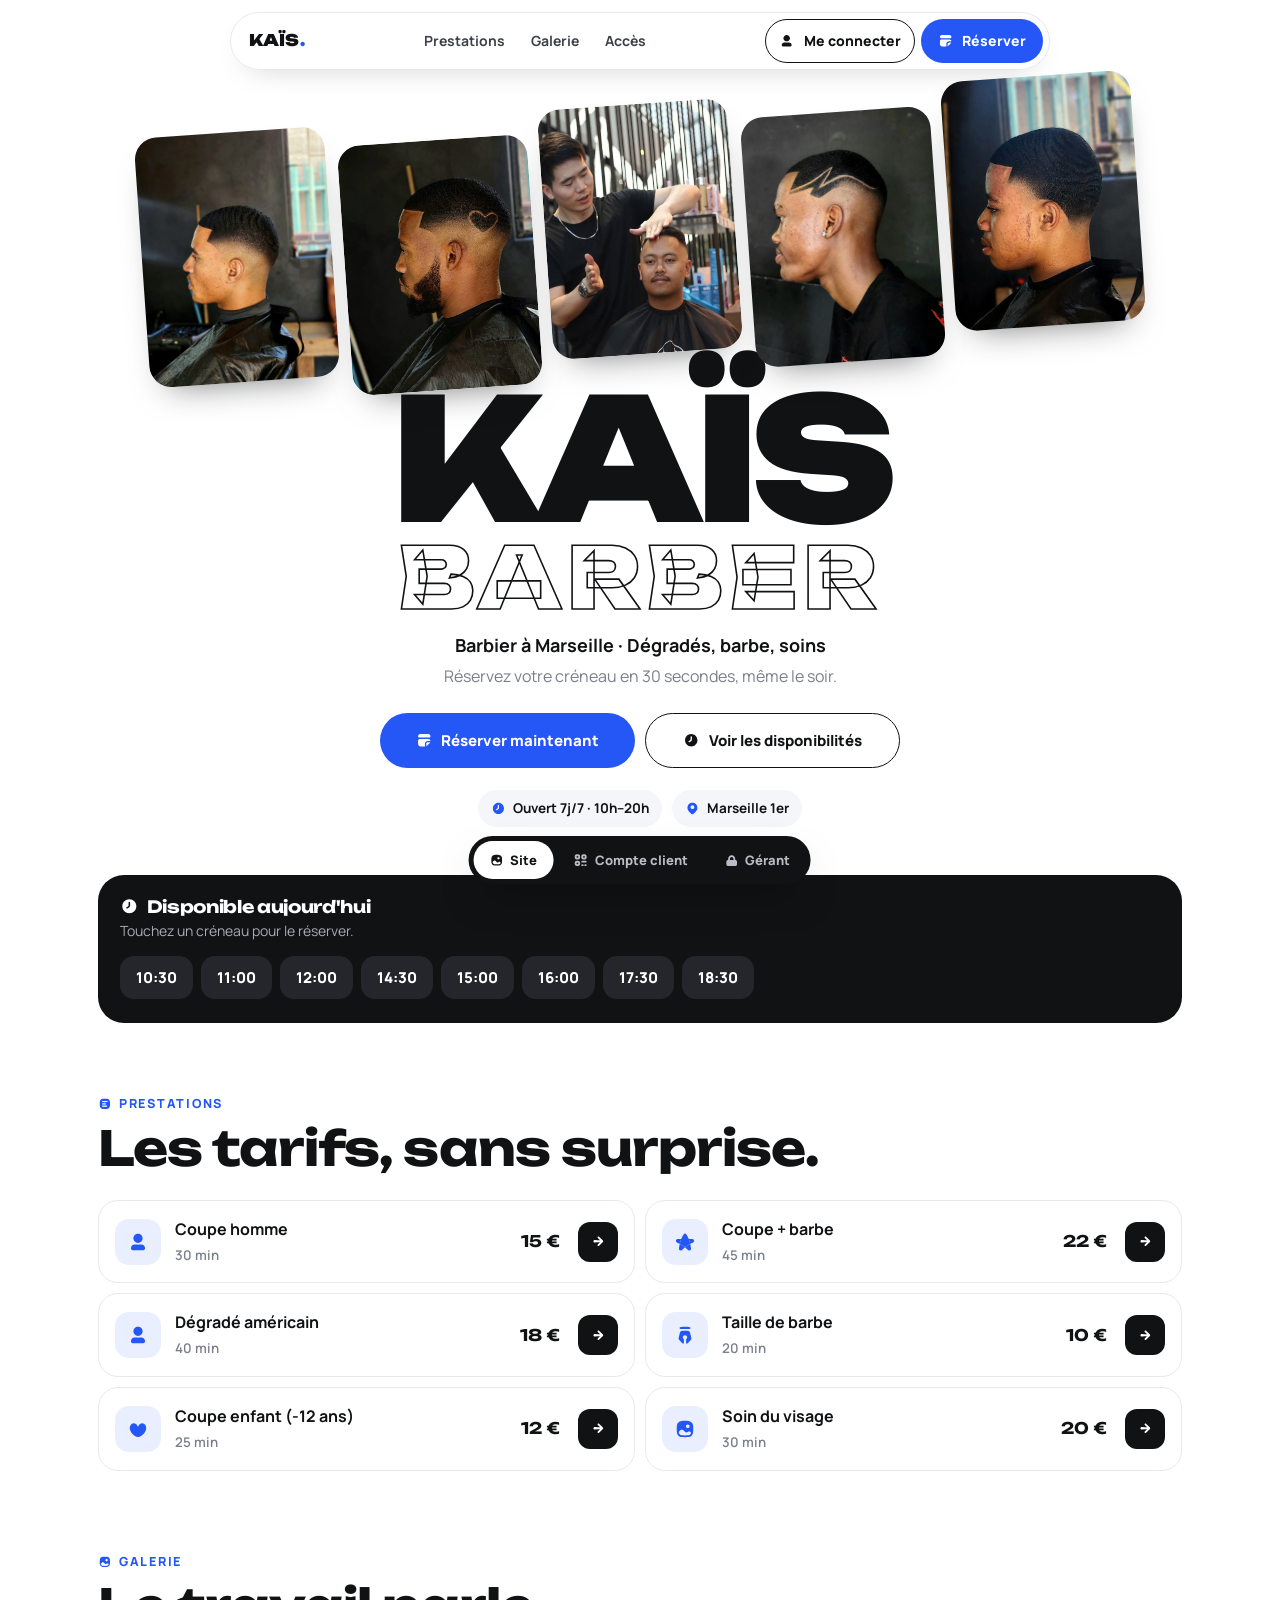
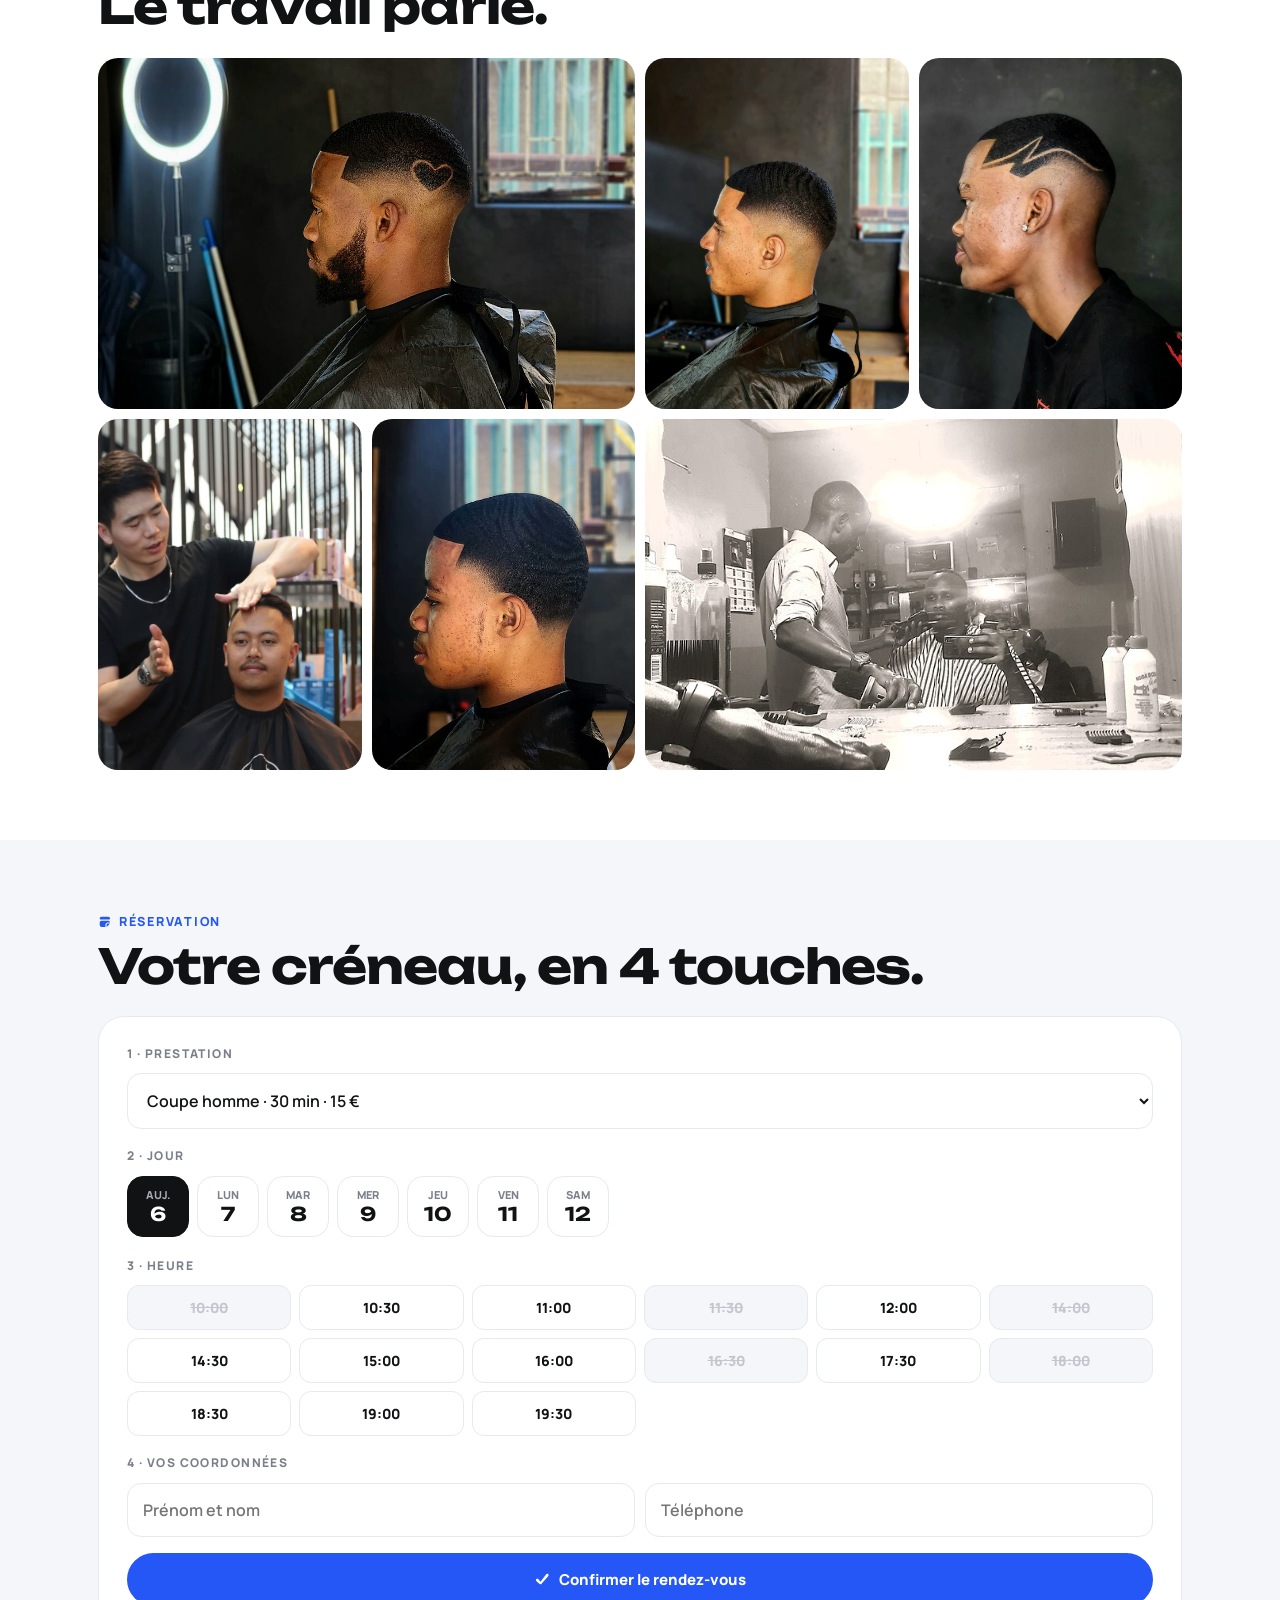
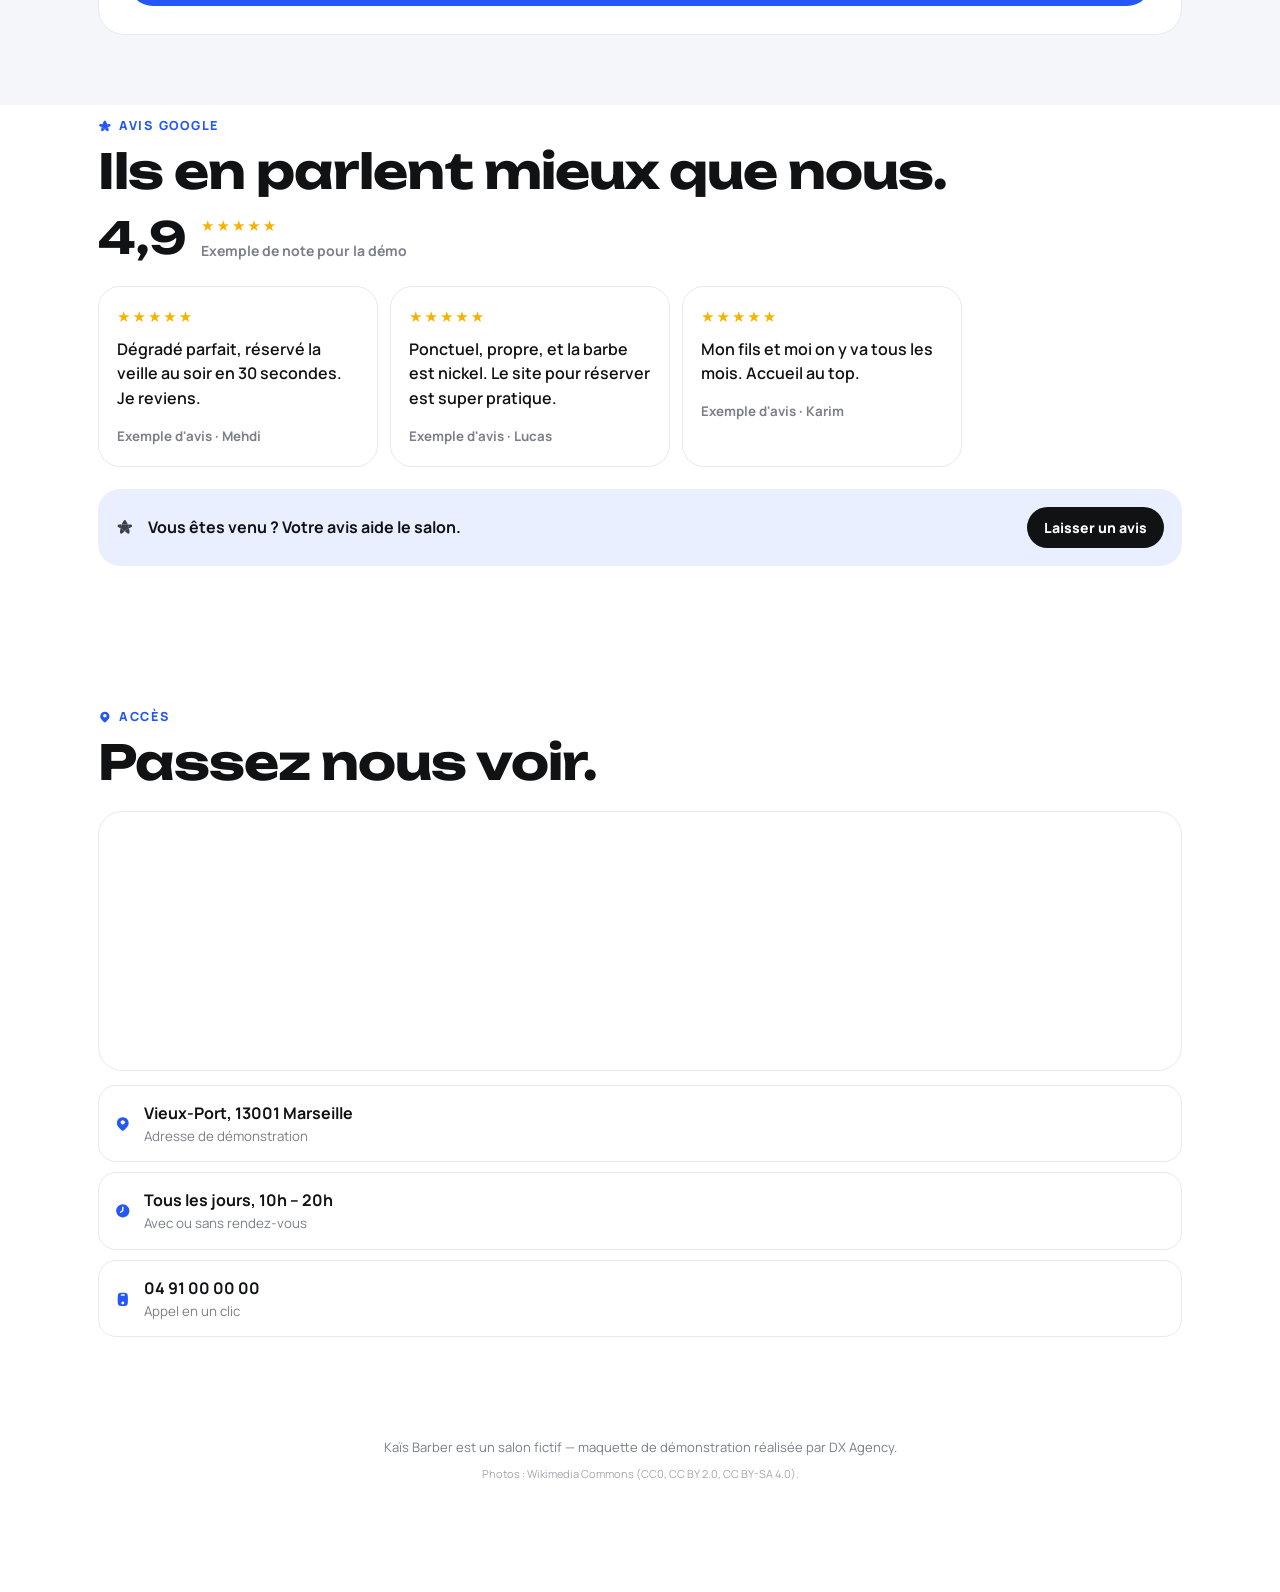
==== commit ccb9e953: "Démo barbier : bouton Me connecter Co-Authored-By: Claude Opus 5.5 <noreply@anthropic.com>" ====
--- a/demo/barbier/index.html
+++ b/demo/barbier/index.html
@@ -186,6 +186,14 @@
 .badge{display:inline-flex;align-items:center;gap:6px;font-size:12px;font-weight:800;padding:5px 10px;border-radius:999px;background:#FFF4D6;color:#8A5A00}
 .scan{width:100%;margin-top:12px}
 
+
+.sheet{position:fixed;inset:0;z-index:80;display:none;align-items:flex-end;justify-content:center;background:rgba(17,18,20,.45)}
+.sheet.show{display:flex}
+.sheet .box{background:#fff;width:100%;max-width:440px;border-radius:26px 26px 0 0;padding:24px 20px 30px;animation:up .3s}
+@keyframes up{from{transform:translateY(40px);opacity:0}to{transform:none;opacity:1}}
+.sheet h3{font-size:20px}.sheet p{color:var(--muted);margin:6px 0 16px}
+@media (max-width:420px){#login .lbl{display:none}}
+
 @media (min-width:760px){
   .ctas{grid-template-columns:1fr 1fr;max-width:520px}
   .strip div{width:190px;height:250px}
@@ -227,7 +235,7 @@
 <nav class="nav">
   <span class="brand">KAÏS<span>.</span></span>
   <div class="links"><a href="#prestations">Prestations</a><a href="#galerie">Galerie</a><a href="#acces">Accès</a></div>
-  <a class="btn btn-b btn-sm" href="#reserver"><svg class="i" aria-hidden="true"><use href="#i-calendar"/></svg>Réserver</a>
+  <span style="display:flex;gap:6px"><button class="btn btn-o btn-sm" id="login" style="padding:10px 13px" aria-label="Me connecter"><svg class="i" aria-hidden="true"><use href="#i-user"/></svg><span class="lbl">Me connecter</span></button><a class="btn btn-b btn-sm" href="#reserver"><svg class="i" aria-hidden="true"><use href="#i-calendar"/></svg>Réserver</a></span>
 </nav>
 
 <main id="client">
@@ -403,6 +411,14 @@
     </div>
   </div>
 </main>
+
+<div class="sheet" id="sheet"><div class="box">
+  <h3>Mon compte fidélité</h3>
+  <p>Retrouvez votre QR code et vos points.</p>
+  <input id="lTel" placeholder="Votre numéro de téléphone" inputmode="tel" value="06 12 34 56 78">
+  <button class="btn btn-b" style="width:100%;margin-top:12px" id="lGo"><svg class="i" aria-hidden="true"><use href="#i-user"/></svg>Me connecter</button>
+  <button class="btn" style="width:100%;margin-top:6px;color:var(--muted)" id="lNo">Annuler</button>
+</div></div>
 
 <div class="toast" id="toast"><svg class="i" aria-hidden="true"><use href="#i-check"/></svg><span></span></div>
 
@@ -480,6 +496,10 @@
 $('vClient').onclick=()=>setView('s');$('vCompte').onclick=()=>setView('c');$('vAdmin').onclick=()=>setView('a');
 $('scan').onclick=()=>{visits=Math.min(5,visits+1);renderCompte();toast(visits>=5?'Yanis B. : coupe offerte débloquée !':'Passage ajouté à Yanis B. ('+visits+'/5)')};
 ['avis2','avis3'].forEach(id=>$(id).addEventListener('click',()=>{st.avis++;renderStats();toast("Ouvre la page d'avis Google du salon (démo)")}));
+$('login').onclick=()=>$('sheet').classList.add('show');
+$('lNo').onclick=()=>$('sheet').classList.remove('show');
+$('sheet').onclick=e=>{if(e.target.id==='sheet')$('sheet').classList.remove('show')};
+$('lGo').onclick=()=>{$('sheet').classList.remove('show');setView('c');toast('Connecté à votre compte')};
 renderCompte();
 renderServices();renderDays();renderSlots();renderAgenda();renderStats();
 </script>
